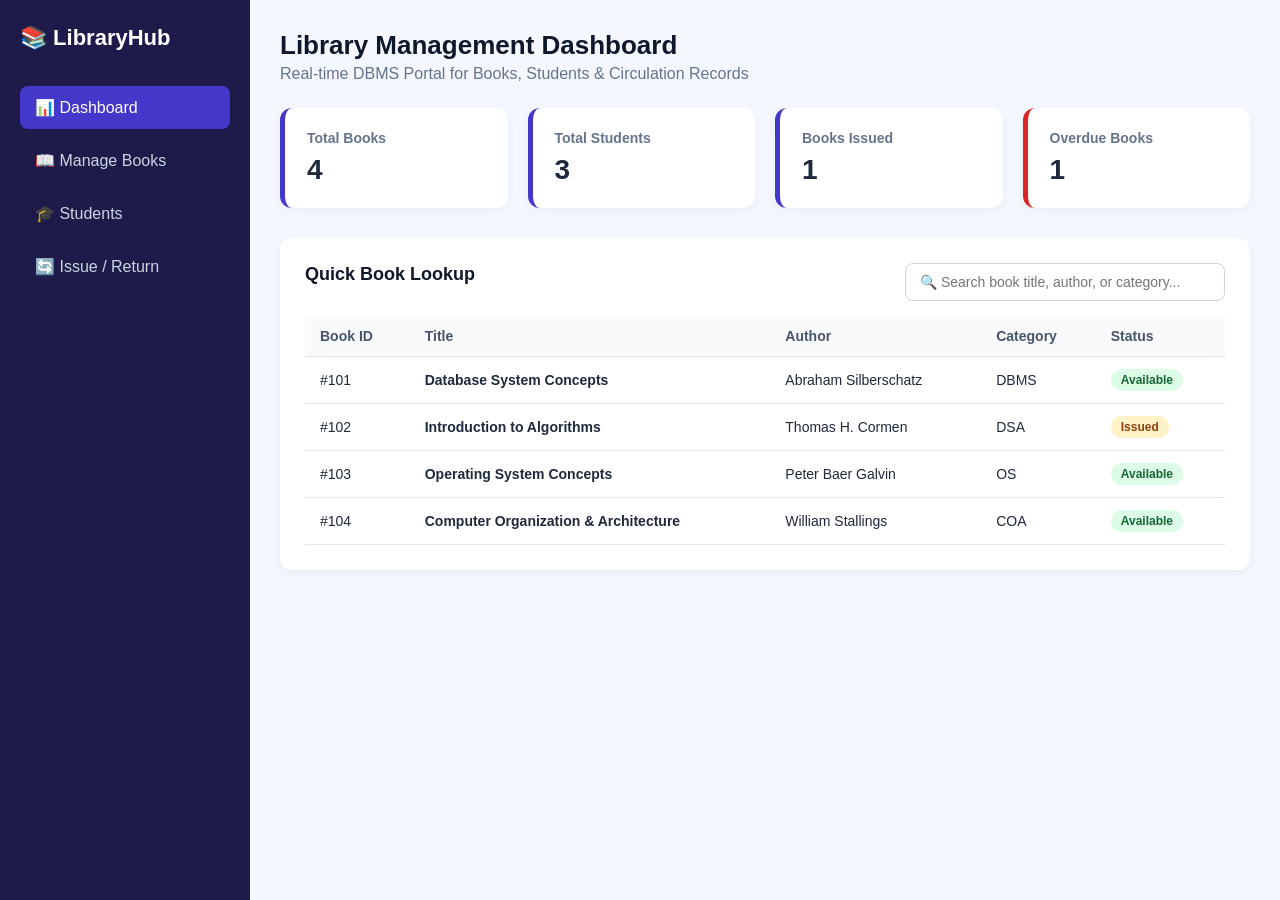
==== frontend/index.html @ 3122a07f "Initial commit - LibraryHub DBMS Project" ====
<!DOCTYPE html>
<html lang="en">
<head>
    <meta charset="UTF-8">
    <meta name="viewport" content="width=device-width, initial-scale=1.0">
    <title>LibraryHub - Complete DBMS Portal</title>
    <link rel="stylesheet" href="style.css">
</head>
<body>

    <div class="sidebar">
        <h2>📚 LibraryHub</h2>
        <nav>
            <a href="#" id="nav-dashboard" class="active" onclick="switchTab('dashboard')">📊 Dashboard</a>
            <a href="#" id="nav-books" onclick="switchTab('books')">📖 Manage Books</a>
            <a href="#" id="nav-students" onclick="switchTab('students')">🎓 Students</a>
            <a href="#" id="nav-issue" onclick="switchTab('issue')">🔄 Issue / Return</a>
        </nav>
    </div>

    <main class="main-content">
        <header>
            <h1 id="page-title">Library Management Dashboard</h1>
            <p>Real-time DBMS Portal for Books, Students & Circulation Records</p>
        </header>

        <!-- Stats Cards (Always visible on top) -->
        <section class="cards">
            <div class="card" onclick="switchTab('books')">
                <h3>Total Books</h3>
                <h2 id="stat-books">0</h2>
            </div>
            <div class="card" onclick="switchTab('students')">
                <h3>Total Students</h3>
                <h2 id="stat-students">0</h2>
            </div>
            <div class="card" onclick="switchTab('issue')">
                <h3>Books Issued</h3>
                <h2 id="stat-issued">0</h2>
            </div>
            <div class="card overdue-card" onclick="switchTab('issue')">
                <h3>Overdue Books</h3>
                <h2 id="stat-overdue">0</h2>
            </div>
        </section>

        <!-- 1. DASHBOARD VIEW -->
        <div id="view-dashboard" class="tab-view">
            <section class="panel">
                <div class="panel-header">
                    <h2>Quick Book Lookup</h2>
                    <input type="text" id="dash-search" placeholder="🔍 Search book title, author, or category..." onkeyup="renderAll()">
                </div>
                <table>
                    <thead>
                        <tr>
                            <th>Book ID</th>
                            <th>Title</th>
                            <th>Author</th>
                            <th>Category</th>
                            <th>Status</th>
                        </tr>
                    </thead>
                    <tbody id="dash-book-list"></tbody>
                </table>
            </section>
        </div>

        <!-- 2. MANAGE BOOKS VIEW -->
        <div id="view-books" class="tab-view" style="display:none;">
            <section class="panel">
                <h2>Add New Book to Inventory</h2>
                <form id="book-form" class="form-row">
                    <input type="text" id="book-title" placeholder="Book Title (e.g., Computer Networks)" required>
                    <input type="text" id="book-author" placeholder="Author (e.g., Tanenbaum)" required>
                    <input type="text" id="book-category" placeholder="Category (e.g., CSE / DBMS / OS)" required>
                    <button type="submit">+ Add Book</button>
                </form>
            </section>

            <section class="panel">
                <div class="panel-header">
                    <h2>Complete Book Catalog</h2>
                    <input type="text" id="book-search" placeholder="🔍 Filter catalog..." onkeyup="renderAll()">
                </div>
                <table>
                    <thead>
                        <tr>
                            <th>ID</th>
                            <th>Title</th>
                            <th>Author</th>
                            <th>Category</th>
                            <th>Status</th>
                            <th>Action</th>
                        </tr>
                    </thead>
                    <tbody id="book-list"></tbody>
                </table>
            </section>
        </div>

        <!-- 3. STUDENTS VIEW -->
        <div id="view-students" class="tab-view" style="display:none;">
            <section class="panel">
                <h2>Register New Student</h2>
                <form id="student-form" class="form-row">
                    <input type="text" id="stu-id" placeholder="UID / Roll No (e.g., 25BCS101)" required>
                    <input type="text" id="stu-name" placeholder="Student Name" required>
                    <input type="text" id="stu-dept" placeholder="Branch (e.g., B.E. CSE)" required>
                    <button type="submit">+ Register Student</button>
                </form>
            </section>

            <section class="panel">
                <h2>Registered Students Directory</h2>
                <table>
                    <thead>
                        <tr>
                            <th>Student UID</th>
                            <th>Full Name</th>
                            <th>Department</th>
                            <th>Books Currently Held</th>
                            <th>Action</th>
                        </tr>
                    </thead>
                    <tbody id="student-list"></tbody>
                </table>
            </section>
        </div>

        <!-- 4. ISSUE / RETURN VIEW -->
        <div id="view-issue" class="tab-view" style="display:none;">
            <section class="panel">
                <h2>Issue a Book to Student</h2>
                <form id="issue-form" class="form-row">
                    <select id="issue-book-select" required>
                        <option value="">-- Select Available Book --</option>
                    </select>
                    <select id="issue-student-select" required>
                        <option value="">-- Select Student --</option>
                    </select>
                    <input type="date" id="issue-due-date" required title="Return Due Date">
                    <button type="submit">📌 Issue Book</button>
                </form>
            </section>

            <section class="panel">
                <h2>Active Circulation & Return Records</h2>
                <table>
                    <thead>
                        <tr>
                            <th>Issue ID</th>
                            <th>Book Title</th>
                            <th>Issued To (Student)</th>
                            <th>Issue Date</th>
                            <th>Due Date</th>
                            <th>Status</th>
                            <th>Action</th>
                        </tr>
                    </thead>
                    <tbody id="issue-list"></tbody>
                </table>
            </section>
        </div>

    </main>

    <script src="script.js"></script>
</body>
</html>
---- frontend/style.css ----
* { margin: 0; padding: 0; box-sizing: border-box; font-family: 'Segoe UI', Tahoma, Geneva, Verdana, sans-serif; }
body { display: flex; background-color: #f4f7fe; color: #1e293b; min-height: 100vh; }
.sidebar { width: 250px; background-color: #1e1b4b; color: #fff; padding: 25px 20px; position: fixed; height: 100%; }
.sidebar h2 { margin-bottom: 35px; font-size: 22px; }
.sidebar nav a { display: block; color: #cbd5e1; text-decoration: none; padding: 12px 15px; margin-bottom: 10px; border-radius: 8px; transition: 0.2s; font-weight: 500; }
.sidebar nav a:hover, .sidebar nav a.active { background-color: #4338ca; color: #fff; }
.main-content { margin-left: 250px; padding: 30px; width: calc(100% - 250px); }
header { margin-bottom: 25px; }
header h1 { font-size: 26px; color: #0f172a; }
header p { color: #64748b; margin-top: 4px; }
.cards { display: grid; grid-template-columns: repeat(auto-fit, minmax(200px, 1fr)); gap: 20px; margin-bottom: 30px; }
.card { background: #fff; padding: 22px; border-radius: 12px; box-shadow: 0 4px 12px rgba(0,0,0,0.04); border-left: 5px solid #4338ca; cursor: pointer; transition: transform 0.15s; }
.card:hover { transform: translateY(-3px); }
.overdue-card { border-left-color: #dc2626; }
.card h3 { font-size: 14px; color: #64748b; margin-bottom: 8px; }
.card h2 { font-size: 28px; color: #1e293b; }
.panel { background: #fff; padding: 25px; border-radius: 12px; box-shadow: 0 4px 12px rgba(0,0,0,0.04); margin-bottom: 25px; }
.panel h2 { font-size: 18px; margin-bottom: 16px; color: #0f172a; }
.form-row { display: flex; gap: 12px; flex-wrap: wrap; }
.form-row input, .form-row select, #dash-search, #book-search { flex: 1; min-width: 190px; padding: 10px 14px; border: 1px solid #cbd5e1; border-radius: 8px; outline: none; font-size: 14px; background: #fff; }
.form-row button { background-color: #4338ca; color: white; border: none; padding: 10px 20px; border-radius: 8px; cursor: pointer; font-weight: 600; }
.form-row button:hover { background-color: #3730a3; }
.panel-header { display: flex; justify-content: space-between; align-items: center; margin-bottom: 15px; gap: 15px; flex-wrap: wrap; }
#dash-search, #book-search { max-width: 320px; }
table { width: 100%; border-collapse: collapse; }
th, td { text-align: left; padding: 12px 15px; border-bottom: 1px solid #e2e8f0; font-size: 14px; }
th { background-color: #f8fafc; color: #475569; font-weight: 600; }
.badge { padding: 4px 10px; border-radius: 20px; font-size: 12px; font-weight: 600; display: inline-block; }
.available { background-color: #dcfce7; color: #166534; }
.issued { background-color: #fef3c7; color: #92400e; }
.overdue { background-color: #fee2e2; color: #991b1b; }
.action-btn { padding: 6px 12px; border: none; border-radius: 6px; cursor: pointer; font-size: 12px; font-weight: 600; margin-right: 5px; }
.toggle-btn { background-color: #e0e7ff; color: #3730a3; }
.delete-btn { background-color: #fef2f2; color: #dc2626; }
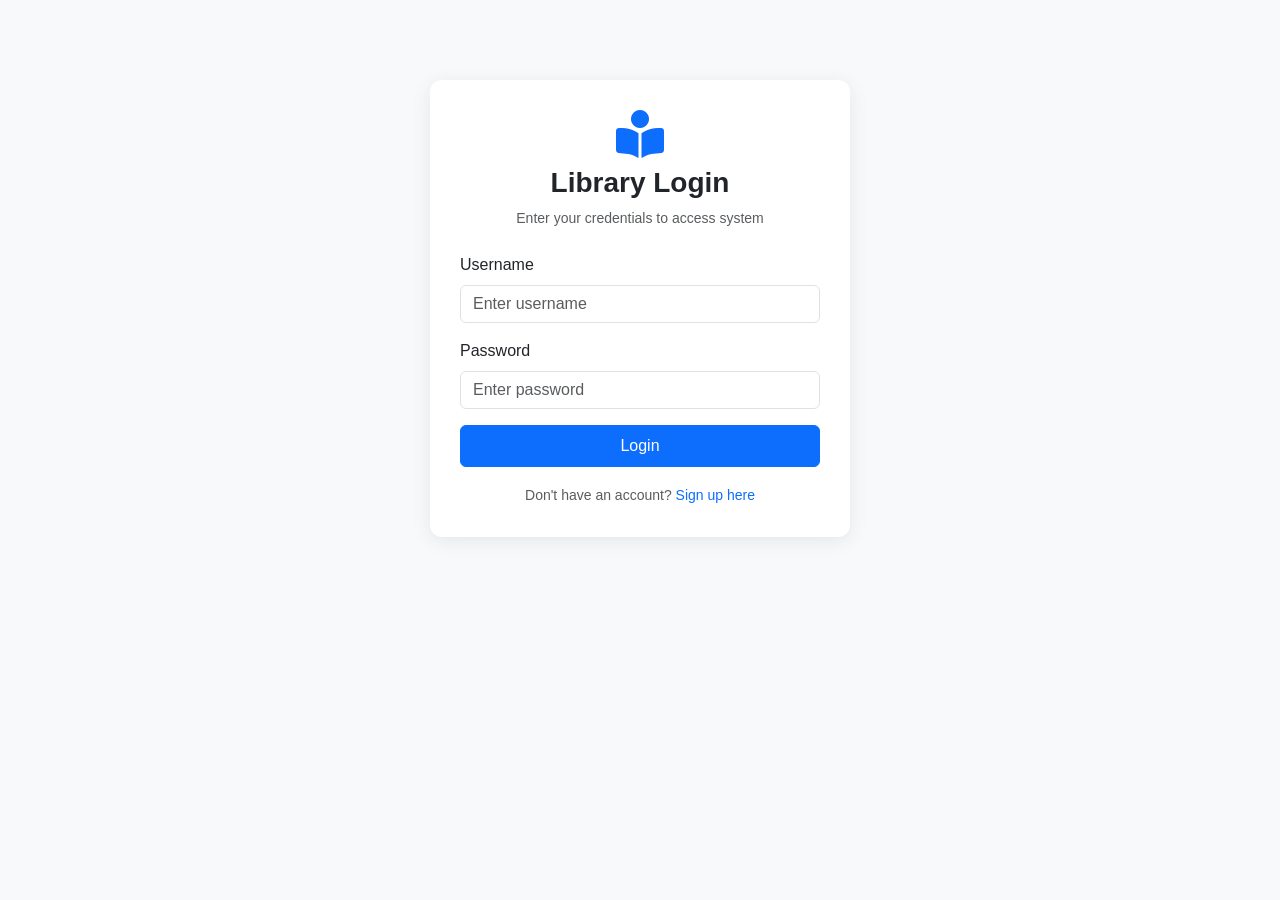
==== commit cfd88adb: "add frontend and backend updates" ====
--- a/frontend/index.html
+++ b/frontend/index.html
@@ -3,168 +3,224 @@
 <head>
     <meta charset="UTF-8">
     <meta name="viewport" content="width=device-width, initial-scale=1.0">
-    <title>LibraryHub - Complete DBMS Portal</title>
-    <link rel="stylesheet" href="style.css">
+    <title>Library Management System - Professional Dashboard</title>
+    <!-- Bootstrap 5 CSS -->
+    <link href="https://cdn.jsdelivr.net/npm/bootstrap@5.3.0/dist/css/bootstrap.min.css" rel="stylesheet">
+    <!-- FontAwesome Icons -->
+    <link rel="stylesheet" href="https://cdnjs.cloudflare.com/ajax/libs/font-awesome/6.4.0/css/all.min.css">
+    <style>
+        body { background-color: #f8f9fa; font-family: 'Segoe UI', Tahoma, Geneva, Verdana, sans-serif; }
+        .auth-container { max-width: 420px; margin: 80px auto; padding: 30px; background: white; border-radius: 12px; box-shadow: 0 4px 20px rgba(0,0,0,0.08); }
+        .sidebar { min-height: 100vh; background: #212529; color: white; }
+        .sidebar .nav-link { color: #adb5bd; margin-bottom: 8px; border-radius: 6px; }
+        .sidebar .nav-link:hover, .sidebar .nav-link.active { background: #0d6efd; color: white; }
+        .card { border: none; border-radius: 10px; box-shadow: 0 2px 10px rgba(0,0,0,0.04); }
+    </style>
 </head>
 <body>
 
-    <div class="sidebar">
-        <h2>📚 LibraryHub</h2>
-        <nav>
-            <a href="#" id="nav-dashboard" class="active" onclick="switchTab('dashboard')">📊 Dashboard</a>
-            <a href="#" id="nav-books" onclick="switchTab('books')">📖 Manage Books</a>
-            <a href="#" id="nav-students" onclick="switchTab('students')">🎓 Students</a>
-            <a href="#" id="nav-issue" onclick="switchTab('issue')">🔄 Issue / Return</a>
-        </nav>
-    </div>
-
-    <main class="main-content">
-        <header>
-            <h1 id="page-title">Library Management Dashboard</h1>
-            <p>Real-time DBMS Portal for Books, Students & Circulation Records</p>
-        </header>
-
-        <!-- Stats Cards (Always visible on top) -->
-        <section class="cards">
-            <div class="card" onclick="switchTab('books')">
-                <h3>Total Books</h3>
-                <h2 id="stat-books">0</h2>
-            </div>
-            <div class="card" onclick="switchTab('students')">
-                <h3>Total Students</h3>
-                <h2 id="stat-students">0</h2>
-            </div>
-            <div class="card" onclick="switchTab('issue')">
-                <h3>Books Issued</h3>
-                <h2 id="stat-issued">0</h2>
-            </div>
-            <div class="card overdue-card" onclick="switchTab('issue')">
-                <h3>Overdue Books</h3>
-                <h2 id="stat-overdue">0</h2>
-            </div>
-        </section>
-
-        <!-- 1. DASHBOARD VIEW -->
-        <div id="view-dashboard" class="tab-view">
-            <section class="panel">
-                <div class="panel-header">
-                    <h2>Quick Book Lookup</h2>
-                    <input type="text" id="dash-search" placeholder="🔍 Search book title, author, or category..." onkeyup="renderAll()">
-                </div>
-                <table>
-                    <thead>
-                        <tr>
-                            <th>Book ID</th>
-                            <th>Title</th>
-                            <th>Author</th>
-                            <th>Category</th>
-                            <th>Status</th>
-                        </tr>
-                    </thead>
-                    <tbody id="dash-book-list"></tbody>
-                </table>
-            </section>
-        </div>
-
-        <!-- 2. MANAGE BOOKS VIEW -->
-        <div id="view-books" class="tab-view" style="display:none;">
-            <section class="panel">
-                <h2>Add New Book to Inventory</h2>
-                <form id="book-form" class="form-row">
-                    <input type="text" id="book-title" placeholder="Book Title (e.g., Computer Networks)" required>
-                    <input type="text" id="book-author" placeholder="Author (e.g., Tanenbaum)" required>
-                    <input type="text" id="book-category" placeholder="Category (e.g., CSE / DBMS / OS)" required>
-                    <button type="submit">+ Add Book</button>
+    <!-- ================= AUTH SECTION (Login / Signup) ================= -->
+    <div id="authSection" class="container">
+        <div class="auth-container">
+            <div class="text-center mb-4">
+                <i class="fas fa-book-reader fa-3x text-primary mb-2"></i>
+                <h3 id="authTitle" class="fw-bold">Library Login</h3>
+                <p class="text-muted small">Enter your credentials to access system</p>
+            </div>
+
+            <!-- Login Form -->
+            <form id="loginForm">
+                <div class="mb-3">
+                    <label class="form-label">Username</label>
+                    <input type="text" id="loginUsername" class="form-control" required placeholder="Enter username">
+                </div>
+                <div class="mb-3">
+                    <label class="form-label">Password</label>
+                    <input type="password" id="loginPassword" class="form-control" required placeholder="Enter password">
+                </div>
+                <button type="submit" class="btn btn-primary w-100 py-2 mb-3">Login</button>
+                <div class="text-center">
+                    <small class="text-muted">Don't have an account? <a href="#" id="showSignup" class="text-decoration-none">Sign up here</a></small>
+                </div>
+            </form>
+
+            <!-- Signup Form (Hidden by default) -->
+            <form id="signupForm" class="d-none">
+                <div class="mb-3">
+                    <label class="form-label">Username</label>
+                    <input type="text" id="signupUsername" class="form-control" required placeholder="Choose username">
+                </div>
+                <div class="mb-3">
+                    <label class="form-label">Password</label>
+                    <input type="password" id="signupPassword" class="form-control" required placeholder="Choose password">
+                </div>
+                <div class="mb-3">
+                    <label class="form-label">Role</label>
+                    <select id="signupRole" class="form-select">
+                        <option value="student">Student</option>
+                        <option value="admin">Admin</option>
+                    </select>
+                </div>
+                <button type="submit" class="btn btn-success w-100 py-2 mb-3">Register Account</button>
+                <div class="text-center">
+                    <small class="text-muted">Already have an account? <a href="#" id="showLogin" class="text-decoration-none">Login here</a></small>
+                </div>
+            </form>
+        </div>
+    </div>
+
+    <!-- ================= DASHBOARD SECTION (Hidden by default) ================= -->
+    <div id="dashboardSection" class="container-fluid d-none">
+        <div class="row">
+            <!-- Sidebar -->
+            <nav id="sidebar" class="col-md-3 col-lg-2 d-md-block sidebar collapse p-3">
+                <h4 class="text-white text-center py-3"><i class="fas fa-book"></i> Library MS</h4>
+                <hr class="text-secondary">
+                <ul class="nav flex-column">
+                    <li class="nav-item"><a class="nav-link active" href="#" data-bs-target="#booksTab"><i class="fas fa-book me-2"></i> Books</a></li>
+                    <li class="nav-item admin-only"><a class="nav-link" href="#" data-bs-target="#studentsTab"><i class="fas fa-users me-2"></i> Students</a></li>
+                    <li class="nav-item admin-only"><a class="nav-link" href="#" data-bs-target="#issuesTab"><i class="fas fa-exchange-alt me-2"></i> Issue Records</a></li>
+                </ul>
+                <div class="mt-auto pt-5">
+                    <div class="text-white small mb-2 px-2">Logged in as: <strong id="loggedInUserDisplay" class="text-warning"></strong></div>
+                    <button id="logoutBtn" class="btn btn-outline-danger w-100 btn-sm"><i class="fas fa-sign-out-alt me-1"></i> Logout</button>
+                </div>
+            </nav>
+
+            <!-- Main Content Area -->
+            <main class="col-md-9 ms-sm-auto col-lg-10 px-md-4 py-4">
+                
+                <!-- Books Tab -->
+                <div id="booksTab" class="tab-pane-content">
+                    <div class="d-flex justify-content-between align-items-center mb-4">
+                        <h2>Books Catalog</h2>
+                        <button class="btn btn-primary admin-only" data-bs-toggle="modal" data-bs-target="#addBookModal"><i class="fas fa-plus me-1"></i> Add Book</button>
+                    </div>
+                    <div class="card p-3">
+                        <div class="table-responsive">
+                            <table class="table table-hover align-middle">
+                                <thead class="table-dark">
+                                    <tr>
+                                        <th>ID</th>
+                                        <th>Title</th>
+                                        <th>Author</th>
+                                        <th>Category</th>
+                                        <th class="admin-only">Action</th>
+                                    </tr>
+                                </thead>
+                                <tbody id="bookList"></tbody>
+                            </table>
+                        </div>
+                    </div>
+                </div>
+
+                <!-- Students Tab (Admin Only) -->
+                <div id="studentsTab" class="tab-pane-content d-none">
+                    <div class="d-flex justify-content-between align-items-center mb-4">
+                        <h2>Registered Students</h2>
+                        <button class="btn btn-primary" data-bs-toggle="modal" data-bs-target="#addStudentModal"><i class="fas fa-user-plus me-1"></i> Add Student</button>
+                    </div>
+                    <div class="card p-3">
+                        <div class="table-responsive">
+                            <table class="table table-hover align-middle">
+                                <thead class="table-dark">
+                                    <tr>
+                                        <th>UID</th>
+                                        <th>Name</th>
+                                        <th>Department</th>
+                                        <th>Action</th>
+                                    </tr>
+                                </thead>
+                                <tbody id="studentList"></tbody>
+                            </table>
+                        </div>
+                    </div>
+                </div>
+
+                <!-- Issues Tab (Admin Only) -->
+                <div id="issuesTab" class="tab-pane-content d-none">
+                    <div class="d-flex justify-content-between align-items-center mb-4">
+                        <h2>Book Issue Management</h2>
+                        <button class="btn btn-primary" data-bs-toggle="modal" data-bs-target="#addIssueModal"><i class="fas fa-bookmark me-1"></i> Issue Book</button>
+                    </div>
+                    <div class="card p-3">
+                        <div class="table-responsive">
+                            <table class="table table-hover align-middle">
+                                <thead class="table-dark">
+                                    <tr>
+                                        <th>Issue ID</th>
+                                        <th>Book ID</th>
+                                        <th>Student UID</th>
+                                        <th>Issue Date</th>
+                                        <th>Due Date</th>
+                                        <th>Action</th>
+                                    </tr>
+                                </thead>
+                                <tbody id="issueList"></tbody>
+                            </table>
+                        </div>
+                    </div>
+                </div>
+
+            </main>
+        </div>
+    </div>
+
+    <!-- Modals for Adding Data -->
+    <!-- Add Book Modal -->
+    <div class="modal fade" id="addBookModal" tabindex="-1">
+        <div class="modal-dialog">
+            <div class="modal-content">
+                <form id="bookForm">
+                    <div class="modal-header"><h5 class="modal-title">Add New Book</h5><button type="button" class="btn-close" data-bs-dismiss="modal"></button></div>
+                    <div class="modal-body">
+                        <div class="mb-3"><label class="form-label">Title</label><input type="text" id="bookTitle" class="form-control" required></div>
+                        <div class="mb-3"><label class="form-label">Author</label><input type="text" id="bookAuthor" class="form-control" required></div>
+                        <div class="mb-3"><label class="form-label">Category</label><input type="text" id="bookCategory" class="form-control" required></div>
+                    </div>
+                    <div class="modal-footer"><button type="submit" class="btn btn-primary">Save Book</button></div>
                 </form>
-            </section>
-
-            <section class="panel">
-                <div class="panel-header">
-                    <h2>Complete Book Catalog</h2>
-                    <input type="text" id="book-search" placeholder="🔍 Filter catalog..." onkeyup="renderAll()">
-                </div>
-                <table>
-                    <thead>
-                        <tr>
-                            <th>ID</th>
-                            <th>Title</th>
-                            <th>Author</th>
-                            <th>Category</th>
-                            <th>Status</th>
-                            <th>Action</th>
-                        </tr>
-                    </thead>
-                    <tbody id="book-list"></tbody>
-                </table>
-            </section>
-        </div>
-
-        <!-- 3. STUDENTS VIEW -->
-        <div id="view-students" class="tab-view" style="display:none;">
-            <section class="panel">
-                <h2>Register New Student</h2>
-                <form id="student-form" class="form-row">
-                    <input type="text" id="stu-id" placeholder="UID / Roll No (e.g., 25BCS101)" required>
-                    <input type="text" id="stu-name" placeholder="Student Name" required>
-                    <input type="text" id="stu-dept" placeholder="Branch (e.g., B.E. CSE)" required>
-                    <button type="submit">+ Register Student</button>
+            </div>
+        </div>
+    </div>
+
+    <!-- Add Student Modal -->
+    <div class="modal fade" id="addStudentModal" tabindex="-1">
+        <div class="modal-dialog">
+            <div class="modal-content">
+                <form id="studentForm">
+                    <div class="modal-header"><h5 class="modal-title">Register Student</h5><button type="button" class="btn-close" data-bs-dismiss="modal"></button></div>
+                    <div class="modal-body">
+                        <div class="mb-3"><label class="form-label">UID</label><input type="text" id="studentUid" class="form-control" required></div>
+                        <div class="mb-3"><label class="form-label">Name</label><input type="text" id="studentName" class="form-control" required></div>
+                        <div class="mb-3"><label class="form-label">Department</label><input type="text" id="studentDept" class="form-control" required></div>
+                    </div>
+                    <div class="modal-footer"><button type="submit" class="btn btn-primary">Save Student</button></div>
                 </form>
-            </section>
-
-            <section class="panel">
-                <h2>Registered Students Directory</h2>
-                <table>
-                    <thead>
-                        <tr>
-                            <th>Student UID</th>
-                            <th>Full Name</th>
-                            <th>Department</th>
-                            <th>Books Currently Held</th>
-                            <th>Action</th>
-                        </tr>
-                    </thead>
-                    <tbody id="student-list"></tbody>
-                </table>
-            </section>
-        </div>
-
-        <!-- 4. ISSUE / RETURN VIEW -->
-        <div id="view-issue" class="tab-view" style="display:none;">
-            <section class="panel">
-                <h2>Issue a Book to Student</h2>
-                <form id="issue-form" class="form-row">
-                    <select id="issue-book-select" required>
-                        <option value="">-- Select Available Book --</option>
-                    </select>
-                    <select id="issue-student-select" required>
-                        <option value="">-- Select Student --</option>
-                    </select>
-                    <input type="date" id="issue-due-date" required title="Return Due Date">
-                    <button type="submit">📌 Issue Book</button>
+            </div>
+        </div>
+    </div>
+
+    <!-- Add Issue Modal -->
+    <div class="modal fade" id="addIssueModal" tabindex="-1">
+        <div class="modal-dialog">
+            <div class="modal-content">
+                <form id="issueForm">
+                    <div class="modal-header"><h5 class="modal-title">Issue Book to Student</h5><button type="button" class="btn-close" data-bs-dismiss="modal"></button></div>
+                    <div class="modal-body">
+                        <div class="mb-3"><label class="form-label">Book ID</label><input type="number" id="issueBookId" class="form-control" required></div>
+                        <div class="mb-3"><label class="form-label">Student UID</label><input type="text" id="issueStudentUid" class="form-control" required></div>
+                        <div class="mb-3"><label class="form-label">Issue Date</label><input type="date" id="issueDate" class="form-control" required></div>
+                        <div class="mb-3"><label class="form-label">Due Date</label><input type="date" id="dueDate" class="form-control" required></div>
+                    </div>
+                    <div class="modal-footer"><button type="submit" class="btn btn-primary">Confirm Issue</button></div>
                 </form>
-            </section>
-
-            <section class="panel">
-                <h2>Active Circulation & Return Records</h2>
-                <table>
-                    <thead>
-                        <tr>
-                            <th>Issue ID</th>
-                            <th>Book Title</th>
-                            <th>Issued To (Student)</th>
-                            <th>Issue Date</th>
-                            <th>Due Date</th>
-                            <th>Status</th>
-                            <th>Action</th>
-                        </tr>
-                    </thead>
-                    <tbody id="issue-list"></tbody>
-                </table>
-            </section>
-        </div>
-
-    </main>
-
+            </div>
+        </div>
+    </div>
+
+    <!-- Bootstrap JS Bundle -->
+    <script src="https://cdn.jsdelivr.net/npm/bootstrap@5.3.0/dist/js/bootstrap.bundle.min.js"></script>
     <script src="script.js"></script>
 </body>
-</html>
+</html>
